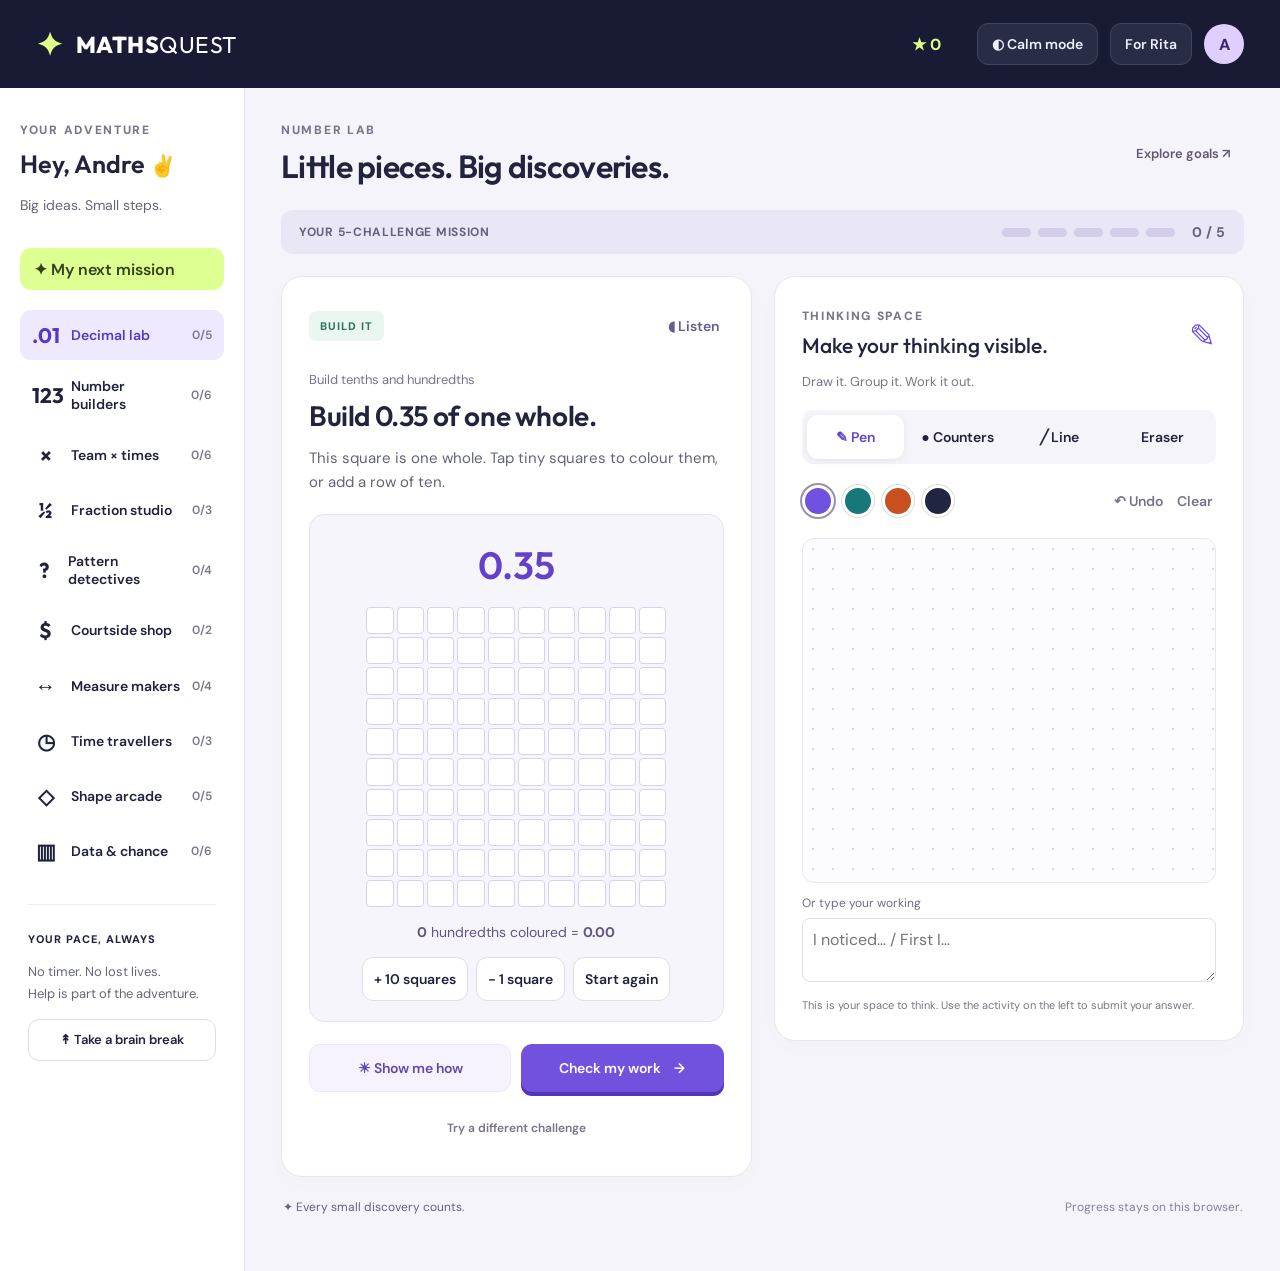
==== maths-quest/index.html @ 30c4b7ed "Add Andre's Maths Quest with responsive layout and 44 learning goals" ====
<!doctype html><html lang="en-AU"><head><meta charset="utf-8"><meta name="viewport" content="width=device-width,initial-scale=1"><meta name="theme-color" content="#171936"><title>Andre's Maths Quest</title><meta name="description" content="Build, draw and discover maths, one small mission at a time."><link rel="icon" type="image/svg+xml" href="data:image/svg+xml,%3Csvg xmlns='http://www.w3.org/2000/svg' viewBox='0 0 32 32'%3E%3Crect width='32' height='32' rx='9' fill='%237052ec'/%3E%3Cpath d='M9 16h14M16 9v14' stroke='%23d9ff79' stroke-width='4'/%3E%3C/svg%3E"><link rel="stylesheet" href="style.css"></head><body><header><a class="brand" href="./" aria-label="Maths Quest home"><span class="brandmark">✦</span><span>MATHS<span class="brandlight">QUEST</span></span></a><div class="topright"><button id="stars" class="starcount" aria-label="Discovery badges">★ 0</button><button id="calm" aria-pressed="false">◐ Calm mode</button><button id="parent">For Rita</button><span class="avatar" aria-label="Andre">A</span></div></header><main><aside><div class="hello">YOUR ADVENTURE</div><h2>Hey, Andre <span>✌</span></h2><p class="muted">Big ideas. Small steps.</p><button id="recommended" class="recommended">✦ My next mission</button><nav id="worlds" aria-label="Maths worlds"></nav><div class="sidefoot"><span>YOUR PACE, ALWAYS</span><p>No timer. No lost lives.<br>Help is part of the adventure.</p><button id="break">↟ Take a brain break</button></div></aside><section class="mainarea"><div class="pageheading"><div><div class="eyebrow" id="worldlabel">NUMBER LAB</div><h1 id="worldtitle">Little pieces. Big discoveries.</h1></div><button id="goals">Explore goals ↗</button></div><div class="missionstrip"><span id="missionlabel">YOUR 5-CHALLENGE MISSION</span><div id="missiondots" aria-label="Mission progress"></div><span id="missioncount">0 / 5</span></div><nav class="mobileworknav" aria-label="Game workspace"><a href="#game">Game activity</a><a href="#thinking">Drawing space ✎</a></nav><div class="playlayout"><section id="game" class="challenge card" aria-labelledby="tasktitle"><div class="challengehead"><span class="chip" id="activitytag">BUILD IT</span><button id="read" aria-label="Read the challenge aloud">◖ Listen</button></div><p class="skillname" id="skillname"></p><h2 id="tasktitle"></h2><p id="taskintro"></p><div id="activity"></div><div id="feedback" aria-live="polite"></div><div class="actions"><button id="hint" class="secondary">☀ Show me how</button><button id="check" class="primary">Check my work <span>→</span></button></div><button id="skip" class="textbutton">Try a different challenge</button></section><section id="thinking" class="scratch card"><div class="scratchhead"><div><span class="eyebrow">THINKING SPACE</span><h2>Make your thinking visible.</h2></div><span class="pencilmark">✎</span></div><p>Draw it. Group it. Work it out.</p><div class="drawtools" role="group" aria-label="Drawing tools"><button data-tool="pen" class="selected" aria-pressed="true">✎ Pen</button><button data-tool="dot" aria-pressed="false">● Counters</button><button data-tool="line" aria-pressed="false">╱ Line</button><button data-tool="eraser" aria-pressed="false">Eraser</button></div><div class="colours" role="group" aria-label="Pen colour"><button data-colour="#7151df" style="--swatch:#7151df" aria-label="Purple pen" aria-pressed="true"></button><button data-colour="#177879" style="--swatch:#177879" aria-label="Teal pen" aria-pressed="false"></button><button data-colour="#c85020" style="--swatch:#c85020" aria-label="Orange pen" aria-pressed="false"></button><button data-colour="#202641" style="--swatch:#202641" aria-label="Navy pen" aria-pressed="false"></button><span></span><button id="undo">↶ Undo</button><button id="clear">Clear</button></div><canvas id="drawing" width="650" height="540" aria-label="Draw your working here using a finger, stylus or mouse. You can also type working below."></canvas><label class="workinglabel" for="working">Or type your working</label><textarea id="working" placeholder="I noticed… / First I…" rows="2"></textarea><p class="scratchnote">This is your space to think. Use the activity on the left to submit your answer.</p></section></div><div class="bottomnote"><span>✦ Every small discovery counts.</span><span id="savestatus">Progress stays on this browser.</span></div></section></main><dialog id="modal"><div class="modalhead"><h2 id="modaltitle"></h2><button id="close" aria-label="Close dialog">✕</button></div><div id="modalbody"></div></dialog><script src="curriculum.js"></script><script src="app.js"></script></body></html>
---- maths-quest/style.css ----
@import url('https://fonts.googleapis.com/css2?family=DM+Sans:wght@400;500;600;700&family=Outfit:wght@400;500;600;700;800&display=swap');
:root{font-family:'DM Sans',sans-serif;color:#22243e;background:#f4f4fa;font-size:16px;--purple:#7052df;--ink:#21233d;--muted:#64677b;--green:#deff92}*{box-sizing:border-box}body{margin:0}button,input,select,textarea{font:inherit}button{cursor:pointer;min-height:42px;border:1px solid #dedee9;background:white;border-radius:11px;color:var(--ink);padding:9px 14px;font-weight:600;transition:background .15s,transform .15s}button:hover{background:#eeebfb}button:active{transform:translateY(1px)}button:focus-visible,a:focus-visible,input:focus-visible,textarea:focus-visible,select:focus-visible{outline:3px solid #a486ff;outline-offset:3px}button:disabled{opacity:.5;cursor:default}header{height:88px;background:#191b35;color:white;display:flex;align-items:center;justify-content:space-between;padding:0 36px;gap:20px}.brand{display:flex;gap:12px;align-items:center;color:white;text-decoration:none;font-family:Outfit,sans-serif;font-size:23px;font-weight:800;letter-spacing:.5px}.brandlight{font-weight:400}.brandmark{font-size:32px;color:#dfff87}.topright{display:flex;align-items:center;gap:12px}.topright button{color:#eff0ff;background:#292c47;border-color:#41445d;font-size:14px}.starcount{color:#dfff87;margin-right:10px;font-weight:700}.avatar{display:grid;place-items:center;width:40px;height:40px;background:#decfff;border-radius:50%;color:#3b2870;font-weight:800}main{display:grid;grid-template-columns:245px 1fr;min-height:calc(100vh - 88px)}aside{padding:34px 20px;border-right:1px solid #e3e3ee;background:#fff}.hello,.eyebrow{font-size:12px;font-weight:800;letter-spacing:1.7px;color:#77768c}aside h2{font:600 25px Outfit,sans-serif;margin:10px 0 4px}aside h2 span{font-size:21px}.muted{color:var(--muted);font-size:14px}.recommended{width:100%;margin:18px 0 20px;background:var(--green);border:0;text-align:left;color:#33411d}nav{display:grid;gap:5px}nav button{display:flex;align-items:center;gap:12px;border:0;background:transparent;text-align:left;padding:12px;font-size:14px}nav button.active{background:#eee9ff;color:#5738c6}nav .navicon{font:700 21px Outfit;width:27px;text-align:center}nav small{margin-left:auto;font-size:12px;color:#7b778b}.sidefoot{margin:28px 8px 0;padding-top:22px;border-top:1px solid #ededf4}.sidefoot>span{font-size:11px;font-weight:800;letter-spacing:1px}.sidefoot p{font-size:13px;line-height:1.7;color:var(--muted)}.sidefoot button{font-size:13px;padding:8px 10px;width:100%}.mainarea{padding:34px 36px;max-width:1600px;width:100%;margin:0 auto}.pageheading{display:flex;justify-content:space-between;align-items:center;gap:16px;margin-bottom:25px}.pageheading h1{font:600 clamp(24px,2.5vw,34px)/1.2 Outfit,sans-serif;margin:9px 0 0;letter-spacing:-.7px}.pageheading>button{font-size:13px;white-space:nowrap;border:0;background:transparent;color:#625575}.missionstrip{display:flex;align-items:center;gap:17px;margin-bottom:22px;background:#e9e7f5;padding:13px 18px;border-radius:12px;color:#65617b;font-size:12px;font-weight:700;letter-spacing:.7px}.missionstrip>span:last-child{margin-left:auto;font-size:14px}#missiondots{display:flex;gap:7px}.missiondot{height:9px;width:29px;border-radius:10px;background:#d3cde7}.missiondot.done{background:#7052df}.playlayout{display:grid;grid-template-columns:minmax(0,1.07fr) minmax(0,1fr);gap:22px;align-items:start}.card{background:#fff;border:1px solid #e7e6f0;border-radius:21px;box-shadow:0 6px 24px #22243e04;padding:27px}.challengehead{display:flex;justify-content:space-between;align-items:center}.chip{font-size:11px;letter-spacing:1px;font-weight:800;padding:8px 11px;border-radius:7px;background:#eaf7f1;color:#2e7460}.challengehead button{border:0;background:transparent;color:#665d8b;font-size:13px;padding:5px}.skillname{font-size:13px;color:#7a7390;margin:22px 0 6px}.challenge h2{font:600 28px/1.2 Outfit,sans-serif;letter-spacing:-.4px;margin:8px 0 13px}.challenge>p#taskintro{font-size:15px;line-height:1.6;color:#626479;margin:0 0 20px}.actions{display:flex;gap:10px;margin-top:22px}.actions button{flex:1;font-size:14px;min-height:48px}.primary{background:var(--purple);border-color:var(--purple);color:white;box-shadow:0 4px 0 #5435b9}.primary:hover{background:#6040d3}.primary span{margin-left:10px}.secondary{background:#f6f3ff;color:#6049a5;border-color:#ece6fe}.textbutton{font-size:12px;border:0;background:transparent;margin:15px auto 0;display:block;color:#797287}.scratchhead{display:flex;align-items:center;justify-content:space-between;gap:10px}.scratch h2{font:500 21px/1.3 Outfit,sans-serif;margin:7px 0}.pencilmark{font-size:32px;color:var(--purple)}.scratch>p{font-size:13px;color:#777589;margin:5px 0 18px}.drawtools{display:flex;gap:5px;background:#f5f4fa;padding:5px;border-radius:10px}.drawtools button{background:transparent;border:0;padding:6px 9px;font-size:12px;min-height:34px;flex:1}.drawtools button.selected{background:white;box-shadow:0 2px 6px #28234112;color:#6343cd}.colours{display:flex;align-items:center;gap:9px;margin:15px 0}.colours [data-colour]{background:var(--swatch);width:23px;height:23px;min-height:23px;border:3px solid white;padding:0;border-radius:50%;box-shadow:0 0 0 1px #ddd}.colours [aria-pressed=true]{box-shadow:0 0 0 2px #9890af}.colours span{flex:1}.colours>button:not([data-colour]){border:0;padding:3px;font-size:12px;min-height:28px;color:#787287}canvas{width:100%;height:300px;border:1px solid #e9e5f4;border-radius:12px;touch-action:none;background-color:#fcfbff;background-image:radial-gradient(#dbd7e9 1px,transparent 1px);background-size:20px 20px}.workinglabel{display:block;font-size:12px;margin:12px 0 7px;color:#716c83}textarea{width:100%;border:1px solid #e2ddec;border-radius:8px;padding:10px;font-size:14px;resize:vertical}.scratch .scratchnote{font-size:11px;line-height:1.5;margin:10px 0 0}.bottomnote{display:flex;justify-content:space-between;gap:14px;color:#878196;font-size:12px;padding:22px 2px}.bottomnote>span:first-child{color:#675f80}.activitypanel{background:#f7f5fc;border:1px solid #e8e2f5;border-radius:15px;padding:20px;text-align:center}.bigvalue{font:600 38px Outfit;color:#6342c9;display:block;margin:6px 0 18px}.hundredgrid{display:grid;grid-template-columns:repeat(10,1fr);gap:3px;max-width:300px;margin:0 auto}.cell{border:1px solid #d9d1eb;padding:0;min-height:0;aspect-ratio:1;border-radius:4px;background:#fff}.cell.on{background:#8062e7;border-color:#7052df}.cell.target{background:#ffbc6a;border-color:#e89a44}.gridstatus{font-size:14px;margin:14px 0 0;color:#61557d}.subtools{display:flex;justify-content:center;gap:8px;flex-wrap:wrap;margin:14px 0 0}.subtools button{font-size:12px;min-height:34px;padding:7px 11px}.bar{display:flex;gap:4px;width:100%;height:64px;margin:16px 0}.bar button{flex:1;min-width:0;padding:0;border-radius:8px;border:2px solid #d9d0ed;background:#fff}.bar button.on{background:#8161e9;border-color:#7052df}.striplabel{font-size:12px;color:#736786;text-align:left}.ordertray{display:flex;gap:8px;flex-wrap:wrap;justify-content:center;margin:12px 0}.numbertile{font:600 22px Outfit;color:#6242bc;background:#fff;border:2px solid #d8cfec;padding:12px 15px}.numbertile.used{opacity:.4}.answertray{border:2px dashed #cec4e7;border-radius:12px;min-height:72px;padding:8px;display:flex;gap:6px;align-items:center;justify-content:center;flex-wrap:wrap}.answertray button{background:#eee8ff;border:0}.pvboard{display:grid;grid-template-columns:repeat(5,1fr);gap:5px}.pvcol{background:white;border:1px solid #e1dbed;border-radius:8px;padding:8px 1px}.pvcol span{display:block;font-size:10px;color:#716783;min-height:26px}.pvcol strong{display:block;font:600 25px Outfit;margin:7px}.pvcol button{padding:0;width:30px;min-height:30px;border:0;background:#eee8ff}.answerinput{width:150px;padding:12px;border:2px solid #d9ceef;border-radius:10px;background:white;text-align:center;font:600 24px Outfit;color:#503798}.answerrow{display:flex;gap:10px;align-items:center;justify-content:center;flex-wrap:wrap;margin-top:18px}.answerrow label{font-size:14px}.answerrow select{padding:12px;border:1px solid #ccc;border-radius:8px}.array{display:grid;gap:5px;justify-content:center;margin:18px auto}.array i{width:18px;height:18px;background:#9b80ef;border-radius:50%}.rangecontrol{display:flex;gap:12px;align-items:center;justify-content:center;margin:12px 0;font-size:14px}.rangecontrol input{max-width:150px;accent-color:var(--purple)}.choices{display:grid;grid-template-columns:1fr 1fr;gap:9px}.choices button.selected{background:#e7ddff;border:2px solid #7552d7}.sequence{font:600 26px Outfit;word-spacing:8px;color:#6242bc;line-height:1.8}.hintbox,.successbox{background:#f3f0fd;border-left:4px solid #8a6ade;padding:15px;border-radius:9px;margin-top:20px;font-size:14px;line-height:1.6}.successbox{background:#edf8e7;border-color:#96bc49}.hintbox h3,.successbox h3{font:600 18px Outfit;margin:0 0 6px}.hintbox p{margin:6px 0}.hintbox button{margin-top:10px;font-size:13px;min-height:35px}.stepmeta{font-size:11px;color:#726b82;letter-spacing:1px}.numberline{display:flex;margin:28px 0 12px;border-top:3px solid #9280b8;justify-content:space-between}.numberline button{min-width:0;padding:14px 3px 3px;position:relative;background:transparent;border:0;font-size:12px;border-radius:0}.numberline button:before{content:'';position:absolute;height:10px;width:2px;background:#9280b8;top:-5px;left:50%}.numberline button.selected{background:#ddd0fc;border-radius:5px}.geometry{width:100%;height:175px;display:block}.tilegrid{display:grid;grid-template-columns:repeat(8,1fr);gap:3px;max-width:330px;margin:10px auto}.tilegrid button{aspect-ratio:1;min-height:0;padding:0;border-radius:3px}.tilegrid .axis{border-right:3px dashed #6e52bb}.barchart{display:flex;align-items:end;height:180px;justify-content:space-around;border-bottom:2px solid #bab0cc;gap:16px;padding:20px 15px 0;margin-bottom:30px}.chartcol{position:relative;background:#9679e7;width:55px;border-radius:7px 7px 0 0;min-height:1px}.chartcol span{position:absolute;top:-23px;width:100%;left:0;font-size:14px}.chartcol small{position:absolute;bottom:-27px;left:-15px;width:85px;font-size:12px}.meter{height:14px;background:#e8e1f5;border-radius:15px;overflow:hidden}.meter div{height:100%;background:#8061df}.goalrow{display:grid;grid-template-columns:1fr auto;gap:10px;border-bottom:1px solid #eee;padding:15px 0}.goalrow strong{font-size:15px}.goalrow p{font-size:13px;color:#777;margin:6px 0}.goalrow button{font-size:13px;align-self:center}.goalrow code{font-size:11px}.status{font-size:12px;padding:4px 8px;border-radius:6px;background:#eee8fa;white-space:nowrap}dialog{border:0;border-radius:22px;padding:28px;max-width:820px;width:calc(100% - 32px);max-height:88vh;color:var(--ink);box-shadow:0 20px 80px #1115}dialog::backdrop{background:#17182ba6;backdrop-filter:blur(5px)}.modalhead{display:flex;align-items:center;justify-content:space-between;gap:16px;border-bottom:1px solid #eee;padding-bottom:14px}.modalhead h2{font:600 28px Outfit;margin:0}.modalhead button{border:0}.modalbody,p{line-height:1.6}#modalbody>p{font-size:15px;color:#666}.summary{display:grid;grid-template-columns:repeat(3,1fr);gap:10px;margin:20px 0}.summary>div{padding:18px;background:#f4f0fc;border-radius:14px;font-size:13px}.summary strong{display:block;font:600 30px Outfit}.breakcontent{text-align:center;padding:25px}.breakcontent .breakicon{font-size:65px}.breakcontent p{font-size:20px}.celebrate{animation:pop .35s ease}a{color:#6342bd}.calm *{animation:none!important;transition:none!important}.calm .missionstrip{background:#eeeef2}.calm{--purple:#626e91;--green:#e1e8ed}.calm .cell.on,.calm .bar button.on{background:#7a88aa}@keyframes pop{50%{transform:scale(1.03)}}@media(prefers-reduced-motion:reduce){*{animation:none!important;transition:none!important}}@media(min-width:1450px){canvas{height:355px}.challenge{min-height:690px}}@media(max-width:1150px){main{grid-template-columns:210px 1fr}.mainarea{padding:26px 22px}.card{padding:20px}.playlayout{gap:15px}.drawtools{flex-wrap:wrap}.drawtools button{flex-basis:40%}.pageheading h1{font-size:27px}.challenge h2{font-size:25px}.pvcol span{font-size:9px}}@media(max-width:900px){header{padding:0 20px;height:75px}main{grid-template-columns:1fr}aside{padding:14px 20px;border-right:0;border-bottom:1px solid #e3e3ee}aside .hello,aside h2,aside .muted,.sidefoot,.recommended{display:none}nav{display:flex;overflow:auto;gap:5px}nav button{white-space:nowrap;padding:8px 11px;flex-shrink:0}nav small{display:none}.mainarea{padding:24px 20px}.playlayout{grid-template-columns:1fr 1fr}.drawtools button{flex-basis:auto}.brand{font-size:20px}.topright{gap:8px}}@media(max-width:680px){header{padding:0 16px}.brand{font-size:17px;gap:7px}.brandmark{font-size:26px}.topright button{font-size:12px;padding:7px}.avatar{display:none}.starcount{font-size:13px;margin:0}#calm{font-size:0}#calm:before{content:'◐';font-size:20px}.mainarea{padding:22px 14px}.pageheading{align-items:start;gap:8px}.pageheading h1{font-size:25px}.pageheading>button{font-size:11px;padding:0;min-height:30px}.eyebrow{font-size:10px}.playlayout{grid-template-columns:1fr}.missionstrip{gap:8px;padding:13px 11px;font-size:10px}.missiondot{width:20px}.card{padding:22px}.scratch{margin-top:3px}.drawtools button{flex-basis:auto}canvas{height:290px}.bottomnote{font-size:10px}.summary{grid-template-columns:1fr 1fr}.goalrow{grid-template-columns:1fr}.pvcol span{font-size:10px}}
.topright .starcount{border:0;background:transparent;color:#dfff87;font-size:16px}.badges{display:grid;grid-template-columns:repeat(3,1fr);gap:14px;margin:25px 0}.badge{text-align:center;background:#f0eef6;border-radius:15px;padding:20px 12px;color:#7a7489}.badge>span{display:block;font-size:42px;margin-bottom:10px}.badge strong{font-size:15px}.badge p{font-size:13px}.badge.earned{background:#edf7d9;color:#4b6327}.badge.earned>span{color:#728f2e}@media(max-width:600px){.badges{grid-template-columns:repeat(2,1fr)}}
/* Fluid game layout: keep the page within the viewport, not its widest activity. */
html{-webkit-text-size-adjust:100%;scroll-behavior:smooth;scroll-padding-top:16px}
main{grid-template-columns:245px minmax(0,1fr)}
main>*,.mainarea,.playlayout,.playlayout>*,.activitypanel,nav,.pageheading>*,.pvcol,.choices>*{min-width:0}
header{height:auto;min-height:88px;flex-wrap:wrap;padding-top:14px;padding-bottom:14px}
.topright{flex-wrap:wrap}.brand{flex-shrink:0}
.playlayout{grid-template-columns:repeat(2,minmax(0,1fr))}
canvas{display:block;width:100%;height:auto;aspect-ratio:650 / 540;max-width:100%}
.challenge{min-height:0}.geometry{max-width:100%}
input,textarea,select{max-width:100%}textarea{font-size:16px}
.rangecontrol{flex-wrap:wrap}.rangecontrol input{width:150px;min-width:0}
.missionstrip{flex-wrap:wrap}.missionstrip>span:first-child{flex:1 1 180px}
.actions{flex-wrap:wrap}.actions button{flex:1 1 145px}
.drawtools{flex-wrap:wrap}.drawtools button{flex:1 1 70px;min-height:44px;font-size:14px}
.colours{flex-wrap:wrap;gap:8px}.colours [data-colour]{width:32px;height:32px;min-height:32px}
.colours>button:not([data-colour]){min-height:44px;font-size:14px}
.subtools button,.challengehead button{min-height:44px;font-size:14px}
.bottomnote{flex-wrap:wrap}.pvcol span{overflow-wrap:anywhere;font-size:12px}
.pvcol button{width:min(100%,44px);min-height:44px}
.numbertile,.answertray button,.choices button{overflow-wrap:anywhere;max-width:100%}
.barchart{gap:12px;padding-left:8px;padding-right:8px}.chartcol{flex:1;max-width:55px}
.chartcol small{left:50%;transform:translateX(-50%);width:70px;font-size:11px}
.status{white-space:normal;display:inline-block}.goalrow code{overflow-wrap:anywhere}
dialog{max-height:90dvh;overflow:auto}.mobileworknav{display:none}
@media(max-width:1100px){
 main{grid-template-columns:minmax(0,1fr)}
 aside{padding:12px 18px;border-right:0;border-bottom:1px solid #e3e3ee}
 aside .hello,aside h2,aside .muted,.sidefoot,.recommended{display:none}
 nav{display:flex;max-width:100%;overflow-x:auto;gap:6px;padding:3px 0;overscroll-behavior-x:contain}
 nav button{flex:0 0 auto;white-space:nowrap;padding:10px 12px}nav small{display:none}
 .mainarea{padding:24px clamp(14px,3vw,32px)}
}
@media(max-width:999px){
 .playlayout{grid-template-columns:minmax(0,1fr);max-width:720px;margin-inline:auto}
 .pageheading,.missionstrip,.bottomnote{max-width:720px;margin-inline:auto}
 .scratch{margin-top:0}canvas{max-height:none}
 .mobileworknav{display:flex;gap:8px;margin:0 auto 18px;max-width:720px}
 .mobileworknav a{flex:1;text-align:center;padding:12px;background:#eee8ff;border-radius:10px;text-decoration:none;font-size:14px;font-weight:600}
 #game,#thinking{scroll-margin-top:16px}
}
@media(max-width:600px){
 header{padding:12px 14px;gap:10px;min-height:70px}.brand{font-size:18px}.topright{gap:6px;margin-left:auto}
 .topright button{min-height:44px}.avatar{display:none}
 .mainarea{padding:18px 12px}.card{padding:16px;border-radius:16px}.activitypanel{padding:12px}
 .pageheading{flex-wrap:wrap;margin-bottom:16px}.pageheading h1{font-size:26px}.pageheading>button{font-size:14px;min-height:44px}
 .challenge h2{font-size:25px}.challenge>p#taskintro{font-size:16px}
 .missionstrip{gap:10px;font-size:12px;padding:12px}.missionstrip>span:first-child{flex-basis:100%}
 .missiondot{width:28px}#missioncount{margin-left:auto}
 .scratch h2{font-size:21px}.scratchnote{font-size:12px!important}
 .hundredgrid{gap:2px;max-width:360px}.tilegrid{gap:2px}
 .pvboard{gap:3px}.pvcol span{font-size:11px}.pvcol strong{font-size:23px;margin:5px 0}
 .choices{grid-template-columns:minmax(0,1fr)}
 .numberline{gap:0}.numberline button{flex:1;font-size:11px;padding-inline:0;min-height:44px}
 .colours{gap:6px}.colours span{min-width:0}
 dialog{padding:18px;width:calc(100% - 20px)}.modalhead h2{font-size:24px}.summary{grid-template-columns:1fr}
 .bottomnote{font-size:12px}.breakcontent{padding:12px}.breakcontent p{font-size:18px}
}
@media(max-width:380px){header .brand{flex-basis:100%}.topright{width:100%;justify-content:flex-end}.colours span{display:none}.array{gap:3px}.activitypanel{padding:10px}.actions{flex-direction:column}.actions button{flex:auto}.numbertile{font-size:20px;padding:10px}}
@media(prefers-reduced-motion:reduce){html{scroll-behavior:auto}}
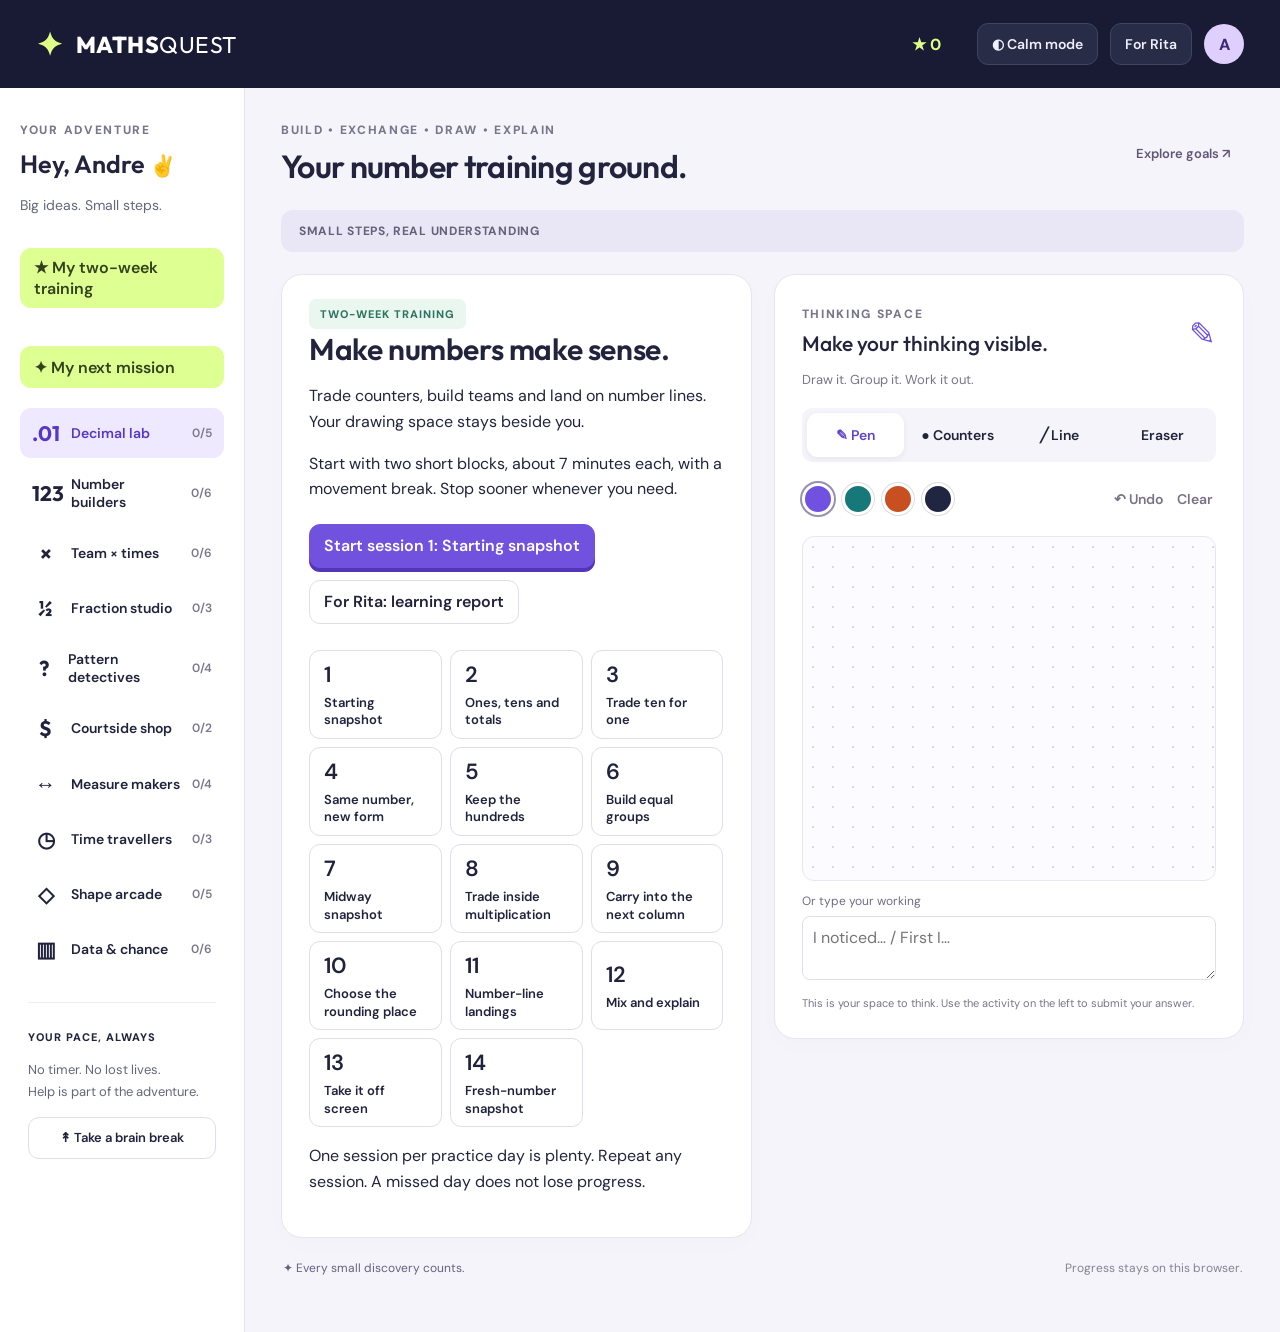
==== commit 90190ae9: "Add two-week place-value training with exchanges and non-diagnostic learning observations" ====
--- a/maths-quest/index.html
+++ b/maths-quest/index.html
@@ -1 +1 @@
-<!doctype html><html lang="en-AU"><head><meta charset="utf-8"><meta name="viewport" content="width=device-width,initial-scale=1"><meta name="theme-color" content="#171936"><title>Andre's Maths Quest</title><meta name="description" content="Build, draw and discover maths, one small mission at a time."><link rel="icon" type="image/svg+xml" href="data:image/svg+xml,%3Csvg xmlns='http://www.w3.org/2000/svg' viewBox='0 0 32 32'%3E%3Crect width='32' height='32' rx='9' fill='%237052ec'/%3E%3Cpath d='M9 16h14M16 9v14' stroke='%23d9ff79' stroke-width='4'/%3E%3C/svg%3E"><link rel="stylesheet" href="style.css"></head><body><header><a class="brand" href="./" aria-label="Maths Quest home"><span class="brandmark">✦</span><span>MATHS<span class="brandlight">QUEST</span></span></a><div class="topright"><button id="stars" class="starcount" aria-label="Discovery badges">★ 0</button><button id="calm" aria-pressed="false">◐ Calm mode</button><button id="parent">For Rita</button><span class="avatar" aria-label="Andre">A</span></div></header><main><aside><div class="hello">YOUR ADVENTURE</div><h2>Hey, Andre <span>✌</span></h2><p class="muted">Big ideas. Small steps.</p><button id="recommended" class="recommended">✦ My next mission</button><nav id="worlds" aria-label="Maths worlds"></nav><div class="sidefoot"><span>YOUR PACE, ALWAYS</span><p>No timer. No lost lives.<br>Help is part of the adventure.</p><button id="break">↟ Take a brain break</button></div></aside><section class="mainarea"><div class="pageheading"><div><div class="eyebrow" id="worldlabel">NUMBER LAB</div><h1 id="worldtitle">Little pieces. Big discoveries.</h1></div><button id="goals">Explore goals ↗</button></div><div class="missionstrip"><span id="missionlabel">YOUR 5-CHALLENGE MISSION</span><div id="missiondots" aria-label="Mission progress"></div><span id="missioncount">0 / 5</span></div><nav class="mobileworknav" aria-label="Game workspace"><a href="#game">Game activity</a><a href="#thinking">Drawing space ✎</a></nav><div class="playlayout"><section id="game" class="challenge card" aria-labelledby="tasktitle"><div class="challengehead"><span class="chip" id="activitytag">BUILD IT</span><button id="read" aria-label="Read the challenge aloud">◖ Listen</button></div><p class="skillname" id="skillname"></p><h2 id="tasktitle"></h2><p id="taskintro"></p><div id="activity"></div><div id="feedback" aria-live="polite"></div><div class="actions"><button id="hint" class="secondary">☀ Show me how</button><button id="check" class="primary">Check my work <span>→</span></button></div><button id="skip" class="textbutton">Try a different challenge</button></section><section id="thinking" class="scratch card"><div class="scratchhead"><div><span class="eyebrow">THINKING SPACE</span><h2>Make your thinking visible.</h2></div><span class="pencilmark">✎</span></div><p>Draw it. Group it. Work it out.</p><div class="drawtools" role="group" aria-label="Drawing tools"><button data-tool="pen" class="selected" aria-pressed="true">✎ Pen</button><button data-tool="dot" aria-pressed="false">● Counters</button><button data-tool="line" aria-pressed="false">╱ Line</button><button data-tool="eraser" aria-pressed="false">Eraser</button></div><div class="colours" role="group" aria-label="Pen colour"><button data-colour="#7151df" style="--swatch:#7151df" aria-label="Purple pen" aria-pressed="true"></button><button data-colour="#177879" style="--swatch:#177879" aria-label="Teal pen" aria-pressed="false"></button><button data-colour="#c85020" style="--swatch:#c85020" aria-label="Orange pen" aria-pressed="false"></button><button data-colour="#202641" style="--swatch:#202641" aria-label="Navy pen" aria-pressed="false"></button><span></span><button id="undo">↶ Undo</button><button id="clear">Clear</button></div><canvas id="drawing" width="650" height="540" aria-label="Draw your working here using a finger, stylus or mouse. You can also type working below."></canvas><label class="workinglabel" for="working">Or type your working</label><textarea id="working" placeholder="I noticed… / First I…" rows="2"></textarea><p class="scratchnote">This is your space to think. Use the activity on the left to submit your answer.</p></section></div><div class="bottomnote"><span>✦ Every small discovery counts.</span><span id="savestatus">Progress stays on this browser.</span></div></section></main><dialog id="modal"><div class="modalhead"><h2 id="modaltitle"></h2><button id="close" aria-label="Close dialog">✕</button></div><div id="modalbody"></div></dialog><script src="curriculum.js"></script><script src="app.js"></script></body></html>
+<!doctype html><html lang="en-AU"><head><meta charset="utf-8"><meta name="viewport" content="width=device-width,initial-scale=1"><meta name="theme-color" content="#171936"><title>Andre's Maths Quest</title><meta name="description" content="Build, draw and discover maths, one small mission at a time."><link rel="icon" type="image/svg+xml" href="data:image/svg+xml,%3Csvg xmlns='http://www.w3.org/2000/svg' viewBox='0 0 32 32'%3E%3Crect width='32' height='32' rx='9' fill='%237052ec'/%3E%3Cpath d='M9 16h14M16 9v14' stroke='%23d9ff79' stroke-width='4'/%3E%3C/svg%3E"><link rel="stylesheet" href="style.css"><link rel="stylesheet" href="bridge.css"></head><body><header><a class="brand" href="./" aria-label="Maths Quest home"><span class="brandmark">✦</span><span>MATHS<span class="brandlight">QUEST</span></span></a><div class="topright"><button id="stars" class="starcount" aria-label="Discovery badges">★ 0</button><button id="calm" aria-pressed="false">◐ Calm mode</button><button id="parent">For Rita</button><span class="avatar" aria-label="Andre">A</span></div></header><main><aside><div class="hello">YOUR ADVENTURE</div><h2>Hey, Andre <span>✌</span></h2><p class="muted">Big ideas. Small steps.</p><button id="recommended" class="recommended">✦ My next mission</button><nav id="worlds" aria-label="Maths worlds"></nav><div class="sidefoot"><span>YOUR PACE, ALWAYS</span><p>No timer. No lost lives.<br>Help is part of the adventure.</p><button id="break">↟ Take a brain break</button></div></aside><section class="mainarea"><div class="pageheading"><div><div class="eyebrow" id="worldlabel">NUMBER LAB</div><h1 id="worldtitle">Little pieces. Big discoveries.</h1></div><button id="goals">Explore goals ↗</button></div><div class="missionstrip"><span id="missionlabel">YOUR 5-CHALLENGE MISSION</span><div id="missiondots" aria-label="Mission progress"></div><span id="missioncount">0 / 5</span></div><nav class="mobileworknav" aria-label="Game workspace"><a href="#game">Game activity</a><a href="#thinking">Drawing space ✎</a></nav><div class="playlayout"><section id="game" class="challenge card" aria-labelledby="tasktitle"><div class="challengehead"><span class="chip" id="activitytag">BUILD IT</span><button id="read" aria-label="Read the challenge aloud">◖ Listen</button></div><p class="skillname" id="skillname"></p><h2 id="tasktitle"></h2><p id="taskintro"></p><div id="activity"></div><div id="feedback" aria-live="polite"></div><div class="actions"><button id="hint" class="secondary">☀ Show me how</button><button id="check" class="primary">Check my work <span>→</span></button></div><button id="skip" class="textbutton">Try a different challenge</button></section><section id="thinking" class="scratch card"><div class="scratchhead"><div><span class="eyebrow">THINKING SPACE</span><h2>Make your thinking visible.</h2></div><span class="pencilmark">✎</span></div><p>Draw it. Group it. Work it out.</p><div class="drawtools" role="group" aria-label="Drawing tools"><button data-tool="pen" class="selected" aria-pressed="true">✎ Pen</button><button data-tool="dot" aria-pressed="false">● Counters</button><button data-tool="line" aria-pressed="false">╱ Line</button><button data-tool="eraser" aria-pressed="false">Eraser</button></div><div class="colours" role="group" aria-label="Pen colour"><button data-colour="#7151df" style="--swatch:#7151df" aria-label="Purple pen" aria-pressed="true"></button><button data-colour="#177879" style="--swatch:#177879" aria-label="Teal pen" aria-pressed="false"></button><button data-colour="#c85020" style="--swatch:#c85020" aria-label="Orange pen" aria-pressed="false"></button><button data-colour="#202641" style="--swatch:#202641" aria-label="Navy pen" aria-pressed="false"></button><span></span><button id="undo">↶ Undo</button><button id="clear">Clear</button></div><canvas id="drawing" width="650" height="540" aria-label="Draw your working here using a finger, stylus or mouse. You can also type working below."></canvas><label class="workinglabel" for="working">Or type your working</label><textarea id="working" placeholder="I noticed… / First I…" rows="2"></textarea><p class="scratchnote">This is your space to think. Use the activity on the left to submit your answer.</p></section></div><div class="bottomnote"><span>✦ Every small discovery counts.</span><span id="savestatus">Progress stays on this browser.</span></div></section></main><dialog id="modal"><div class="modalhead"><h2 id="modaltitle"></h2><button id="close" aria-label="Close dialog">✕</button></div><div id="modalbody"></div></dialog><script src="curriculum.js"></script><script src="app.js"></script><script src="bridge-core.js"></script><script src="bridge.js"></script></body></html>
--- a/maths-quest/bridge.css
+++ b/maths-quest/bridge.css
@@ -0,0 +1 @@
+[hidden]{display:none!important}.bridge h2{font-size:clamp(22px,3vw,30px)}.bridge button{min-height:44px}.bridge>button{margin:6px 5px 6px 0}.daygrid{display:grid;grid-template-columns:repeat(3,minmax(0,1fr));gap:8px;margin-top:20px}.daygrid button{text-align:left;white-space:normal;font-size:22px}.daygrid small{display:block;font-size:13px;line-height:1.35;margin-top:5px}.bboard{display:grid;grid-template-columns:repeat(4,minmax(0,1fr));gap:5px;margin:18px 0}.bcolumn{background:#f2eff9;border-radius:12px;padding:8px 4px;min-width:0}.bcolumn h3{font-size:12px;text-align:center}.bcolumn p{text-align:center;font-size:13px}.blocks{display:flex;gap:3px;flex-wrap:wrap;align-content:flex-start;min-height:42px}.block{font-size:10px;line-height:18px;text-align:center;border:1px solid #7052df;border-radius:3px;background:#e1d6ff;color:#39216b;min-width:18px}.block2{background:repeating-linear-gradient(90deg,#c8eae5 0 5px,#78b7ad 5px 6px);color:#164b46;width:100%;max-width:65px}.block1{background:#fff0b8;border-color:#ba941d}.block0{background:#f8dccf;border-color:#aa653f}.btrades{display:flex;flex-direction:column;gap:6px}.btrades button{text-align:left;font-size:14px}.unitcards{display:flex;gap:10px;flex-wrap:wrap}.unitcards span{padding:12px;border-radius:12px;background:#eee7ff}.onescloud{display:grid;grid-template-columns:repeat(10,1fr);gap:6px;margin-top:12px;max-width:280px}.onescloud i{width:14px;height:14px;border-radius:50%;background:#7052df}.bline{position:relative;height:4px;background:#7052df;margin:55px 12px 18px}.bline span{position:absolute;bottom:8px;transform:translateX(-50%);white-space:nowrap;font-size:13px}.bendpoints{display:flex;align-items:center;justify-content:space-between;gap:8px}.bendpoints small{font-size:12px}.bcolumnwork{background:#e8f5f0;padding:12px;border-radius:12px;font-size:14px}.bcolumnwork li{margin:8px 0}.bdraw{font-size:14px;color:#605172}#bfeedback:not(:empty){background:#f1ebff;padding:14px;border-radius:10px;margin-top:10px}.breport{display:grid;grid-template-columns:repeat(2,minmax(0,1fr));gap:10px}.breport article{background:#f4f0fc;padding:12px;border-radius:12px}.bimport{display:block;padding:8px}.bimport input{display:block;max-width:100%}#bnote{width:100%;box-sizing:border-box}.bridge input{max-width:100%}@media(max-width:600px){.daygrid{grid-template-columns:repeat(2,minmax(0,1fr))}.breport{grid-template-columns:1fr}.bboard{gap:3px}.bcolumn h3{font-size:11px}.bendpoints button{padding:10px}.bridge .answerrow{flex-wrap:wrap}}
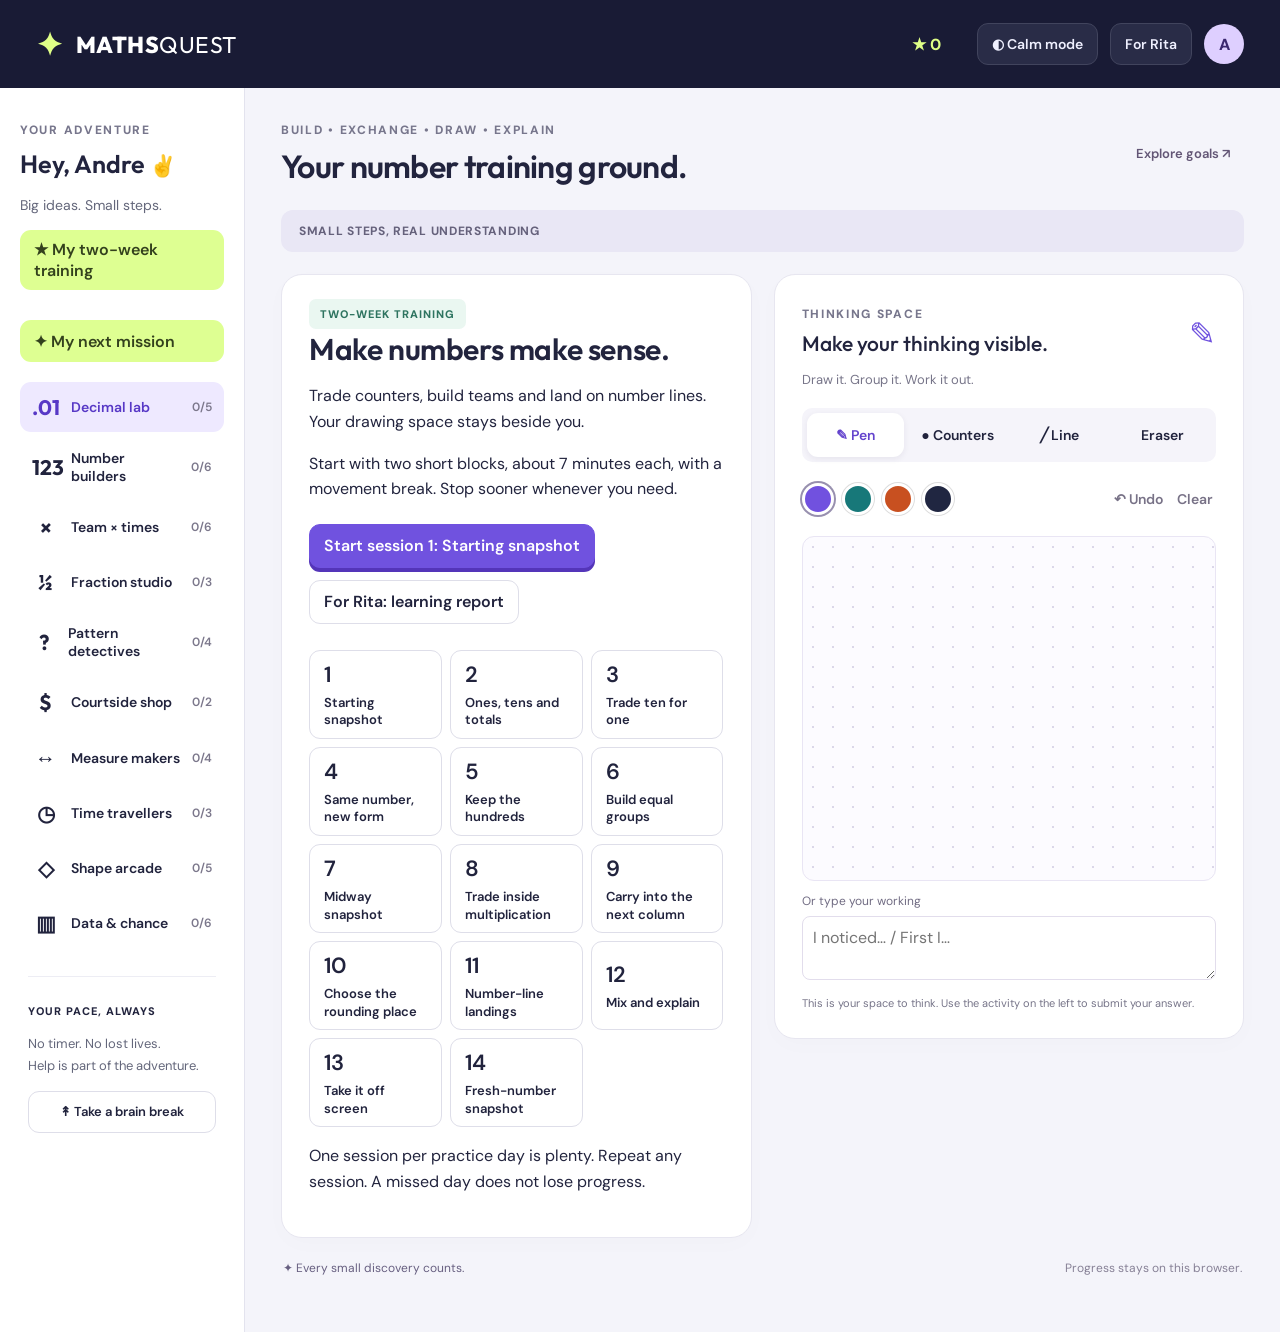
==== commit 47e0c769: "Refresh cached training assets after the checkpoint update" ====
--- a/maths-quest/index.html
+++ b/maths-quest/index.html
@@ -1 +1 @@
-<!doctype html><html lang="en-AU"><head><meta charset="utf-8"><meta name="viewport" content="width=device-width,initial-scale=1"><meta name="theme-color" content="#171936"><title>Andre's Maths Quest</title><meta name="description" content="Build, draw and discover maths, one small mission at a time."><link rel="icon" type="image/svg+xml" href="data:image/svg+xml,%3Csvg xmlns='http://www.w3.org/2000/svg' viewBox='0 0 32 32'%3E%3Crect width='32' height='32' rx='9' fill='%237052ec'/%3E%3Cpath d='M9 16h14M16 9v14' stroke='%23d9ff79' stroke-width='4'/%3E%3C/svg%3E"><link rel="stylesheet" href="style.css"><link rel="stylesheet" href="bridge.css"></head><body><header><a class="brand" href="./" aria-label="Maths Quest home"><span class="brandmark">✦</span><span>MATHS<span class="brandlight">QUEST</span></span></a><div class="topright"><button id="stars" class="starcount" aria-label="Discovery badges">★ 0</button><button id="calm" aria-pressed="false">◐ Calm mode</button><button id="parent">For Rita</button><span class="avatar" aria-label="Andre">A</span></div></header><main><aside><div class="hello">YOUR ADVENTURE</div><h2>Hey, Andre <span>✌</span></h2><p class="muted">Big ideas. Small steps.</p><button id="recommended" class="recommended">✦ My next mission</button><nav id="worlds" aria-label="Maths worlds"></nav><div class="sidefoot"><span>YOUR PACE, ALWAYS</span><p>No timer. No lost lives.<br>Help is part of the adventure.</p><button id="break">↟ Take a brain break</button></div></aside><section class="mainarea"><div class="pageheading"><div><div class="eyebrow" id="worldlabel">NUMBER LAB</div><h1 id="worldtitle">Little pieces. Big discoveries.</h1></div><button id="goals">Explore goals ↗</button></div><div class="missionstrip"><span id="missionlabel">YOUR 5-CHALLENGE MISSION</span><div id="missiondots" aria-label="Mission progress"></div><span id="missioncount">0 / 5</span></div><nav class="mobileworknav" aria-label="Game workspace"><a href="#game">Game activity</a><a href="#thinking">Drawing space ✎</a></nav><div class="playlayout"><section id="game" class="challenge card" aria-labelledby="tasktitle"><div class="challengehead"><span class="chip" id="activitytag">BUILD IT</span><button id="read" aria-label="Read the challenge aloud">◖ Listen</button></div><p class="skillname" id="skillname"></p><h2 id="tasktitle"></h2><p id="taskintro"></p><div id="activity"></div><div id="feedback" aria-live="polite"></div><div class="actions"><button id="hint" class="secondary">☀ Show me how</button><button id="check" class="primary">Check my work <span>→</span></button></div><button id="skip" class="textbutton">Try a different challenge</button></section><section id="thinking" class="scratch card"><div class="scratchhead"><div><span class="eyebrow">THINKING SPACE</span><h2>Make your thinking visible.</h2></div><span class="pencilmark">✎</span></div><p>Draw it. Group it. Work it out.</p><div class="drawtools" role="group" aria-label="Drawing tools"><button data-tool="pen" class="selected" aria-pressed="true">✎ Pen</button><button data-tool="dot" aria-pressed="false">● Counters</button><button data-tool="line" aria-pressed="false">╱ Line</button><button data-tool="eraser" aria-pressed="false">Eraser</button></div><div class="colours" role="group" aria-label="Pen colour"><button data-colour="#7151df" style="--swatch:#7151df" aria-label="Purple pen" aria-pressed="true"></button><button data-colour="#177879" style="--swatch:#177879" aria-label="Teal pen" aria-pressed="false"></button><button data-colour="#c85020" style="--swatch:#c85020" aria-label="Orange pen" aria-pressed="false"></button><button data-colour="#202641" style="--swatch:#202641" aria-label="Navy pen" aria-pressed="false"></button><span></span><button id="undo">↶ Undo</button><button id="clear">Clear</button></div><canvas id="drawing" width="650" height="540" aria-label="Draw your working here using a finger, stylus or mouse. You can also type working below."></canvas><label class="workinglabel" for="working">Or type your working</label><textarea id="working" placeholder="I noticed… / First I…" rows="2"></textarea><p class="scratchnote">This is your space to think. Use the activity on the left to submit your answer.</p></section></div><div class="bottomnote"><span>✦ Every small discovery counts.</span><span id="savestatus">Progress stays on this browser.</span></div></section></main><dialog id="modal"><div class="modalhead"><h2 id="modaltitle"></h2><button id="close" aria-label="Close dialog">✕</button></div><div id="modalbody"></div></dialog><script src="curriculum.js"></script><script src="app.js"></script><script src="bridge-core.js"></script><script src="bridge.js"></script></body></html>
+<!doctype html><html lang="en-AU"><head><meta charset="utf-8"><meta name="viewport" content="width=device-width,initial-scale=1"><meta name="theme-color" content="#171936"><title>Andre's Maths Quest</title><meta name="description" content="Build, draw and discover maths, one small mission at a time."><link rel="icon" type="image/svg+xml" href="data:image/svg+xml,%3Csvg xmlns='http://www.w3.org/2000/svg' viewBox='0 0 32 32'%3E%3Crect width='32' height='32' rx='9' fill='%237052ec'/%3E%3Cpath d='M9 16h14M16 9v14' stroke='%23d9ff79' stroke-width='4'/%3E%3C/svg%3E"><link rel="stylesheet" href="style.css"><link rel="stylesheet" href="bridge.css?v=2"></head><body><header><a class="brand" href="./" aria-label="Maths Quest home"><span class="brandmark">✦</span><span>MATHS<span class="brandlight">QUEST</span></span></a><div class="topright"><button id="stars" class="starcount" aria-label="Discovery badges">★ 0</button><button id="calm" aria-pressed="false">◐ Calm mode</button><button id="parent">For Rita</button><span class="avatar" aria-label="Andre">A</span></div></header><main><aside><div class="hello">YOUR ADVENTURE</div><h2>Hey, Andre <span>✌</span></h2><p class="muted">Big ideas. Small steps.</p><button id="recommended" class="recommended">✦ My next mission</button><nav id="worlds" aria-label="Maths worlds"></nav><div class="sidefoot"><span>YOUR PACE, ALWAYS</span><p>No timer. No lost lives.<br>Help is part of the adventure.</p><button id="break">↟ Take a brain break</button></div></aside><section class="mainarea"><div class="pageheading"><div><div class="eyebrow" id="worldlabel">NUMBER LAB</div><h1 id="worldtitle">Little pieces. Big discoveries.</h1></div><button id="goals">Explore goals ↗</button></div><div class="missionstrip"><span id="missionlabel">YOUR 5-CHALLENGE MISSION</span><div id="missiondots" aria-label="Mission progress"></div><span id="missioncount">0 / 5</span></div><nav class="mobileworknav" aria-label="Game workspace"><a href="#game">Game activity</a><a href="#thinking">Drawing space ✎</a></nav><div class="playlayout"><section id="game" class="challenge card" aria-labelledby="tasktitle"><div class="challengehead"><span class="chip" id="activitytag">BUILD IT</span><button id="read" aria-label="Read the challenge aloud">◖ Listen</button></div><p class="skillname" id="skillname"></p><h2 id="tasktitle"></h2><p id="taskintro"></p><div id="activity"></div><div id="feedback" aria-live="polite"></div><div class="actions"><button id="hint" class="secondary">☀ Show me how</button><button id="check" class="primary">Check my work <span>→</span></button></div><button id="skip" class="textbutton">Try a different challenge</button></section><section id="thinking" class="scratch card"><div class="scratchhead"><div><span class="eyebrow">THINKING SPACE</span><h2>Make your thinking visible.</h2></div><span class="pencilmark">✎</span></div><p>Draw it. Group it. Work it out.</p><div class="drawtools" role="group" aria-label="Drawing tools"><button data-tool="pen" class="selected" aria-pressed="true">✎ Pen</button><button data-tool="dot" aria-pressed="false">● Counters</button><button data-tool="line" aria-pressed="false">╱ Line</button><button data-tool="eraser" aria-pressed="false">Eraser</button></div><div class="colours" role="group" aria-label="Pen colour"><button data-colour="#7151df" style="--swatch:#7151df" aria-label="Purple pen" aria-pressed="true"></button><button data-colour="#177879" style="--swatch:#177879" aria-label="Teal pen" aria-pressed="false"></button><button data-colour="#c85020" style="--swatch:#c85020" aria-label="Orange pen" aria-pressed="false"></button><button data-colour="#202641" style="--swatch:#202641" aria-label="Navy pen" aria-pressed="false"></button><span></span><button id="undo">↶ Undo</button><button id="clear">Clear</button></div><canvas id="drawing" width="650" height="540" aria-label="Draw your working here using a finger, stylus or mouse. You can also type working below."></canvas><label class="workinglabel" for="working">Or type your working</label><textarea id="working" placeholder="I noticed… / First I…" rows="2"></textarea><p class="scratchnote">This is your space to think. Use the activity on the left to submit your answer.</p></section></div><div class="bottomnote"><span>✦ Every small discovery counts.</span><span id="savestatus">Progress stays on this browser.</span></div></section></main><dialog id="modal"><div class="modalhead"><h2 id="modaltitle"></h2><button id="close" aria-label="Close dialog">✕</button></div><div id="modalbody"></div></dialog><script src="curriculum.js"></script><script src="app.js"></script><script src="bridge-core.js?v=2"></script><script src="bridge.js?v=2"></script></body></html>
--- a/maths-quest/bridge.css
+++ b/maths-quest/bridge.css
@@ -1 +1,3 @@
 [hidden]{display:none!important}.bridge h2{font-size:clamp(22px,3vw,30px)}.bridge button{min-height:44px}.bridge>button{margin:6px 5px 6px 0}.daygrid{display:grid;grid-template-columns:repeat(3,minmax(0,1fr));gap:8px;margin-top:20px}.daygrid button{text-align:left;white-space:normal;font-size:22px}.daygrid small{display:block;font-size:13px;line-height:1.35;margin-top:5px}.bboard{display:grid;grid-template-columns:repeat(4,minmax(0,1fr));gap:5px;margin:18px 0}.bcolumn{background:#f2eff9;border-radius:12px;padding:8px 4px;min-width:0}.bcolumn h3{font-size:12px;text-align:center}.bcolumn p{text-align:center;font-size:13px}.blocks{display:flex;gap:3px;flex-wrap:wrap;align-content:flex-start;min-height:42px}.block{font-size:10px;line-height:18px;text-align:center;border:1px solid #7052df;border-radius:3px;background:#e1d6ff;color:#39216b;min-width:18px}.block2{background:repeating-linear-gradient(90deg,#c8eae5 0 5px,#78b7ad 5px 6px);color:#164b46;width:100%;max-width:65px}.block1{background:#fff0b8;border-color:#ba941d}.block0{background:#f8dccf;border-color:#aa653f}.btrades{display:flex;flex-direction:column;gap:6px}.btrades button{text-align:left;font-size:14px}.unitcards{display:flex;gap:10px;flex-wrap:wrap}.unitcards span{padding:12px;border-radius:12px;background:#eee7ff}.onescloud{display:grid;grid-template-columns:repeat(10,1fr);gap:6px;margin-top:12px;max-width:280px}.onescloud i{width:14px;height:14px;border-radius:50%;background:#7052df}.bline{position:relative;height:4px;background:#7052df;margin:55px 12px 18px}.bline span{position:absolute;bottom:8px;transform:translateX(-50%);white-space:nowrap;font-size:13px}.bendpoints{display:flex;align-items:center;justify-content:space-between;gap:8px}.bendpoints small{font-size:12px}.bcolumnwork{background:#e8f5f0;padding:12px;border-radius:12px;font-size:14px}.bcolumnwork li{margin:8px 0}.bdraw{font-size:14px;color:#605172}#bfeedback:not(:empty){background:#f1ebff;padding:14px;border-radius:10px;margin-top:10px}.breport{display:grid;grid-template-columns:repeat(2,minmax(0,1fr));gap:10px}.breport article{background:#f4f0fc;padding:12px;border-radius:12px}.bimport{display:block;padding:8px}.bimport input{display:block;max-width:100%}#bnote{width:100%;box-sizing:border-box}.bridge input{max-width:100%}@media(max-width:600px){.daygrid{grid-template-columns:repeat(2,minmax(0,1fr))}.breport{grid-template-columns:1fr}.bboard{gap:3px}.bcolumn h3{font-size:11px}.bendpoints button{padding:10px}.bridge .answerrow{flex-wrap:wrap}}
+
+#bridge-entry{display:block;margin:8px 0 12px}@media(max-width:1100px){#bridge-entry{max-width:350px}}
